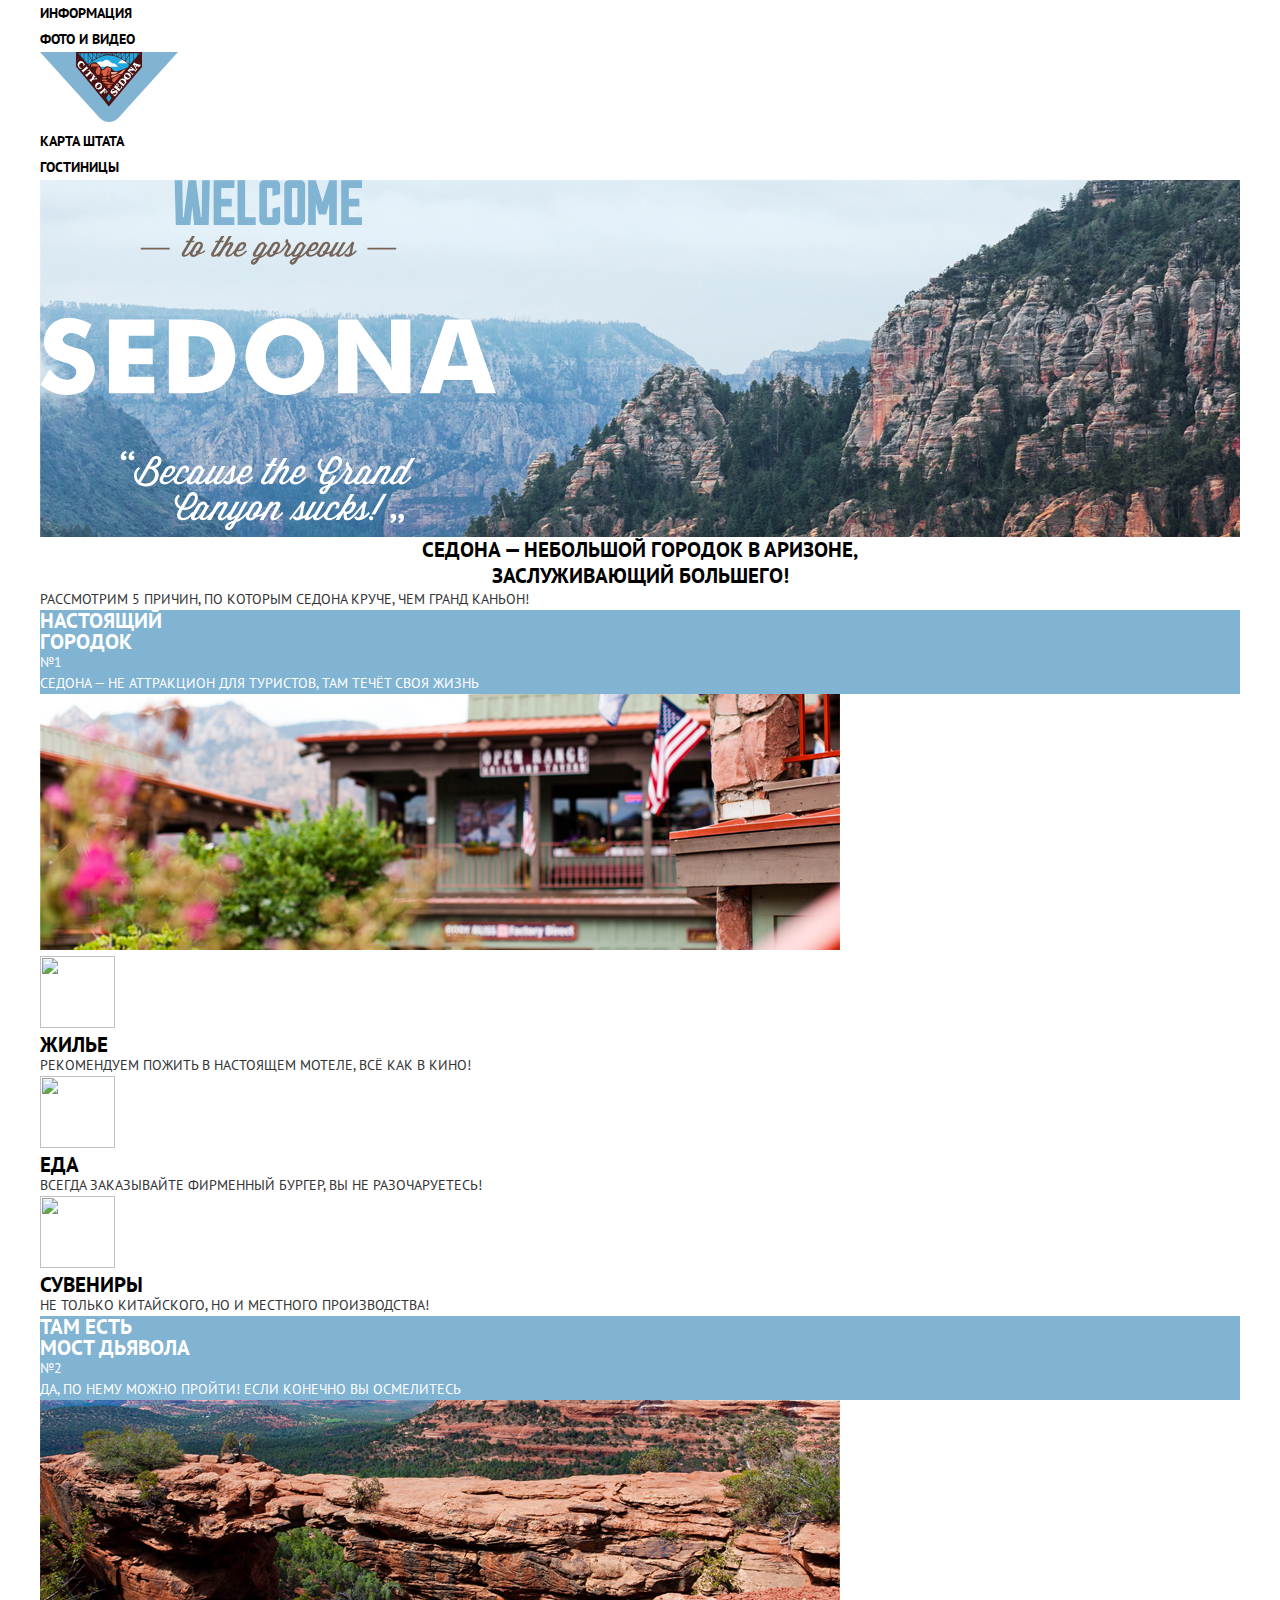
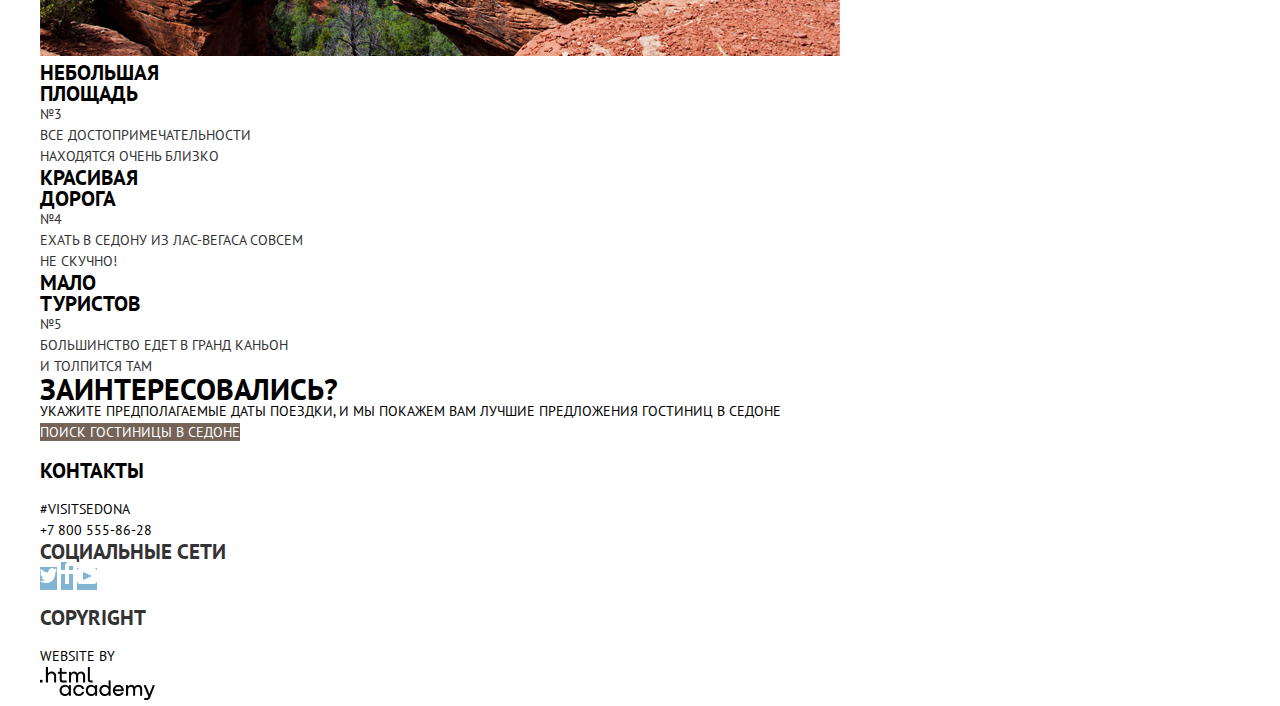
==== index.html @ 88c786f4 "Enter" ====
<!DOCTYPE html>
<html class="page" lang="ru">
  <head>
    <meta charset="utf-8">
    <link rel="stylesheet" href="/css/style.css">
    <link rel="stylesheet" href="/css/normalize.css">
    <title>Sedona</title>
  </head>
  <body class="page-body container">
    <header class="main-header">
      <nav class="site-navigation">
        <ul class="navigation-list navigation-list-left">
          <li class="navigation-item">
            <a href="#!">Информация</a>
          </li>
          <li class="navigation-item">
            <a href="#!">Фото и видео</a>
          </li>
        </ul>
        <img src="/img/main-logo.svg" width="138" height="70" alt="">
        <ul class="navigation-list navigation-list-right">
          <li class="navigation-item">
            <a href="#!">Карта штата</a>
          </li>
          <li class="navigation-item">
            <a href="#!">Гостиницы</a>
          </li>
        </ul>
      </nav>
    </header>
    <main>
      <section class="site-welcome">
        <div class="site-welcome-logo">
          <img src="/img/welcome-title.svg" width="457" height="351" alt="Welccome to the gorgeous. SEDONA besause the Grand Canyon sucks!">
        </div>
      </section>
      <section class="main-text">
        <h1 class="slogan">Седона — небольшой городок в Аризоне,<br> заслуживающий большего!</h1>
        <p class="features-title">Рассмотрим 5 причин, по которым Седона круче, чем гранд каньон!</p>
      </section>
      <section class="main-features">
        <div class="feature-card card-image-right">
          <div class="feature-item">
            <h3 class="feature-title">Настоящий <br> городок</h3>
            <p class="feature-number">№1</p>
            <p class="feature-description">Седона — не аттракцион для туристов, там течёт своя жизнь</p>
          </div>
          <div class="card-image">
            <img src="/img/cause-1-img.jpg" alt="Изображение терассы на фоне зеленой растительности">
          </div>
        </div>
        <div class="recommendation-item">
          <img src="/img/features-ico/housing-ico.svg" width="75" height="72" alt="">
          <h3 class="recommendation-title">Жилье</h3>
          <p>Рекомендуем пожить в настоящем мотеле, всё как в кино!</p>
        </div>
        <div class="recommendation-item">
          <img src="/img/features-ico/food-ico.svg" width="75" height="72" alt="">
          <h3 class="recommendation-title">Еда</h3>
          <p>Всегда заказывайте фирменный бургер, вы не разочаруетесь!</p>
        </div>
        <div class="recommendation-item">
          <img src="/img/features-ico/presents-ico.svg" width="75" height="72" alt="">
          <h3 class="recommendation-title">Сувениры</h3>
          <p>Не только китайского, но и местного производства!</p>
        </div>
        <div class="feature-card card-image-left">
          <div class="feature-item">
            <h3 class="feature-title">Там есть <br> Мост дьявола</h3>
            <p class="feature-number">№2</p>
            <p>Да, по нему можно пройти! Если конечно вы осмелитесь</p>
          </div>
          <div class="card-image">
            <img src="/img/cause-2-img.jpg" alt="Изображение терассы на фоне зеленой растительности">
          </div>
        </div>
        <div class="feature-item">
          <h3 class="feature-title">небольшая <br> площадь</h3>
          <p class="feature-number">№3</p>
          <p>все достопримечательности <br> находятся очень близко</p>
        </div>
        <div class="feature-item">
          <h3 class="feature-title">красивая <br> дорога</h3>
          <p class="feature-number">№4</p>
          <p>ехать в седону из лас-вегаса совсем <br> не скучно!</p>
        </div>
        <div class="feature-item">
          <h3 class="feature-title">мало <br> туристов</h3>
          <p class="feature-number">№5</p>
          <p>большинство едет в гранд каньон <br> и толпится там</p>
        </div>
      </section>
      <section class="search-service">
        <h2 class="search-question">Заинтересовались?</h2>
        <p class="search-text">Укажите предполагаемые даты поездки, и мы покажем вам лучшие предложения гостиниц в седоне</p>
        <a class="search-button" href="#!">ПОИСК ГОСТИНИЦЫ В седоне</a>
      </section>
      <section class="map">
        <!-- Здесь будет карта -->
      </section>
    </main>
    <footer class="main-footer">
      <section class="contacts">
        <h2>Контакты</h2>
        <p class="contacts-hashtag">#visitSEDONA</p>
        <p class="contacts-number">+7 800 555-86-28</p>
      </section>
      <section class="socials">
        <h2 class="socials-title">Социальные сети</h2>
        <ul class="socials-list">
          <li class="socials-item">
            <a class="twitter-link" href="#!">
              <img src="/img/socials-icon/twitter-icon.svg" alt="Twitter">
            </a>
          </li>
          <li class="socials-item">
            <a class="fb-link" href="#!">
              <img src="/img/socials-icon/fb-icon.svg" alt="Facebook">
            </a>
          </li>
          <li class="socials-item">
            <a class="youtube-link" href="#!">
              <img src="/img/socials-icon/youtube-icon.svg" alt="">
            </a>
          </li>
        </ul>
      </section>
      <section class="copyright">
        <h2 class="copyright-title"> Copyright </h2>
        <p class="copyright-text">Website by</p>
        <a class="copyright-link" href="#!">
          <img src="/img/logo_htmlacademy.png" alt="HTML Academy">
        </a>
      </section>
    </footer>
  </body>
</html>
---- css/style.css ----
/* Fonts */

@font-face {
  font-family: "PT Sans";
  src: url("../fonts/PTSans.woff2") format("woff2"),
  url("../fonts/PTSans.woff") format("woff");
  font-weight: 400;
  font-style: normal;
}

@font-face {
  font-family: "PT Sans";
  src: url("../fonts/PTSans-Bold.woff2") format("woff2"),
  url("../fonts/PTSans-Bold.woff") format("woff");
  font-weight: 700;
  font-style: normal;
}

/* Colors */

:root {
  --basic-black: #000000;
  --basic-white: #FFFFFF;
  --basic-mine-shaft: #333333;
  --basic-gallery: #EEEEEE;
  --basic-half-baked: #81B3D2;
  --basic-pine-coin: #766357;
}

/* Styles */

ul {
  list-style-type: none;
}

a {
  text-decoration: none;
}

.page-body {
  width: 1200px;
  padding: 0 40px;
  font-family: "PT Sans", Arial, sans-serif;
  font-size: 14px;
  line-height: 21px;
  text-transform: uppercase;
  color: var(--basic-mine-shaft);
}

.container {
  margin: 0 auto;
}

.navigation-list {
  padding: 0;
  margin: 0;
}
.navigation-item a{
  line-height: 26px;
  font-weight: bold;
  color: var(--basic-black);
}

.site-welcome {
  background-image: url(/img/background-title.jpg);
}

.slogan {
  margin: 0;
  color: var(--basic-black);
  font-size: 21px;
  line-height: 26px;
  font-weight: bold;
  text-align: center;
}

.features-title {
  margin: 0;
}

.feature-item p {
  margin: 0;
}

.feature-card .feature-item{
  color: var(--basic-white);
  background-color: var(--basic-half-baked);
}

.feature-card .feature-title {
  color: var(--basic-white);
}

.feature-title {
  margin: 0;
  color: var(--basic-black);
  font-size: 21px;
  line-height: 21px;
  font-weight: bold;
}

.recommendation-title {
  margin: 0;
  color: var(--basic-black);
  font-size: 21px;
  font-weight: bold;
}

.recommendation-item p {
  margin: 0;
}

.search-question {
  margin: 0;
  color: var(--basic-black);
  font-size: 30px;
  line-height: 24px;
  font-weight: bold;
}

.search-text {
  margin: 0;
  color: var(--basic-black);
}

.search-button {
  color: var(--basic-white);
  background-color: var(--basic-pine-coin);
}

.contacts {
  color: var(--basic-black)
}

.contacts p {
  margin: 0;
}

.socials-title {
  margin: 0;
}

.socials-list {
  margin: 0;
  padding: 0;
}

.socials-item {
  display: inline-block;
  background-color: var(--basic-half-baked);
}

.copyright-text {
  color: var(--basic-black);
  margin: 0;
}
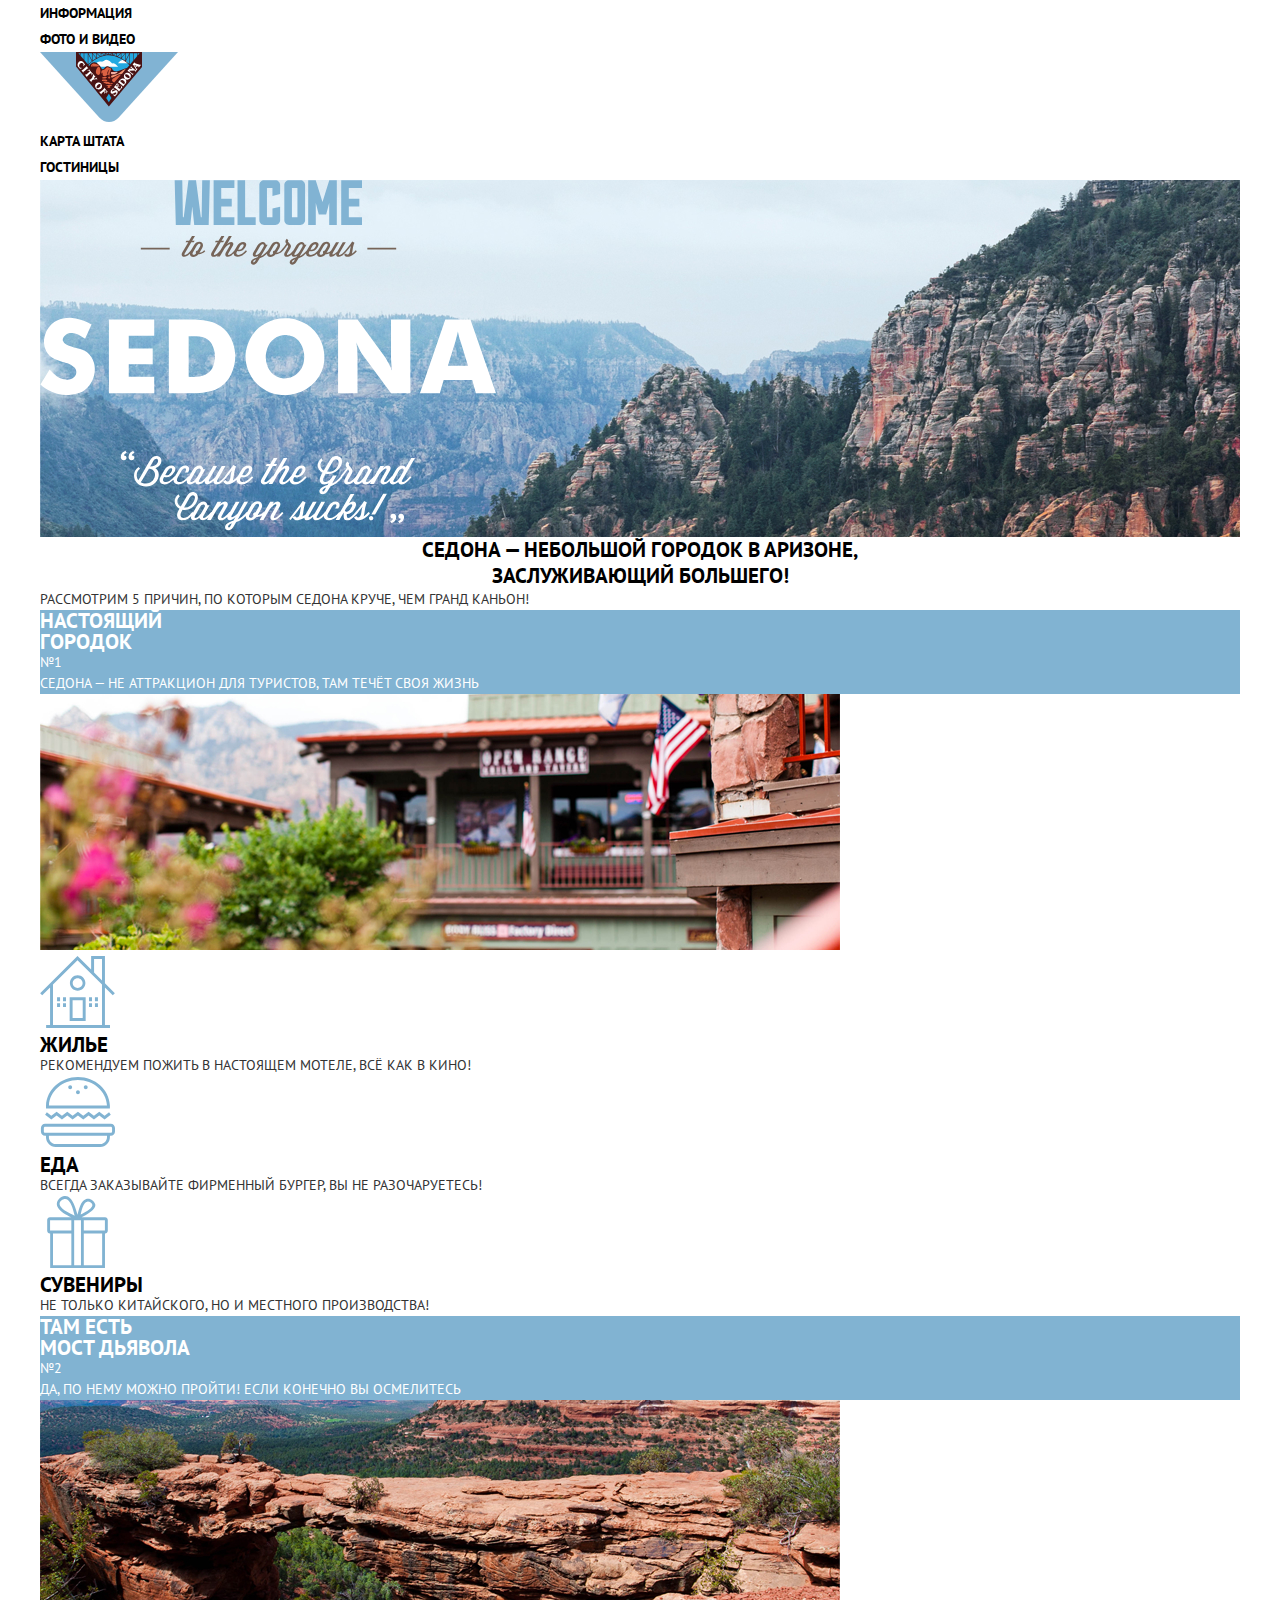
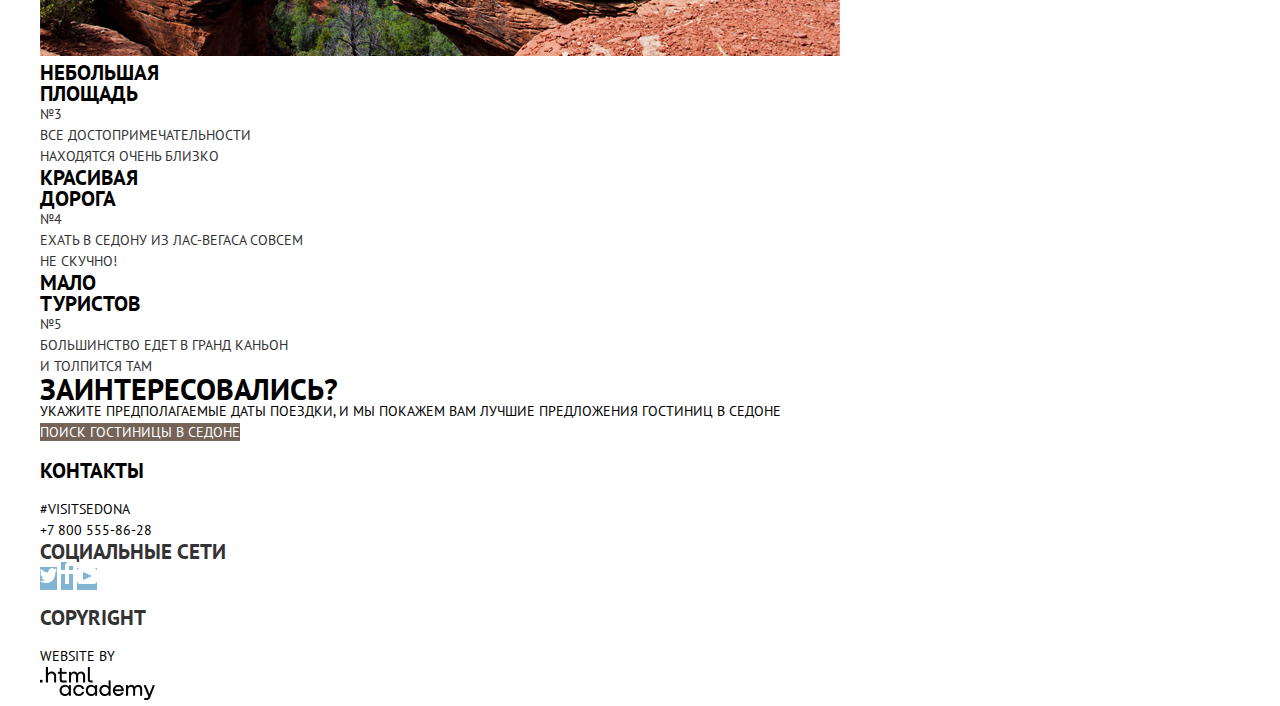
==== commit dbb82627: "enter" ====
--- a/index.html
+++ b/index.html
@@ -50,17 +50,17 @@
           </div>
         </div>
         <div class="recommendation-item">
-          <img src="/img/features-ico/housing-ico.svg" width="75" height="72" alt="">
+          <img src="/img/features-icon/housing-icon.svg" width="75" height="72" alt="">
           <h3 class="recommendation-title">Жилье</h3>
           <p>Рекомендуем пожить в настоящем мотеле, всё как в кино!</p>
         </div>
         <div class="recommendation-item">
-          <img src="/img/features-ico/food-ico.svg" width="75" height="72" alt="">
+          <img src="/img/features-icon/food-icon.svg" width="75" height="72" alt="">
           <h3 class="recommendation-title">Еда</h3>
           <p>Всегда заказывайте фирменный бургер, вы не разочаруетесь!</p>
         </div>
         <div class="recommendation-item">
-          <img src="/img/features-ico/presents-ico.svg" width="75" height="72" alt="">
+          <img src="/img/features-icon/presents-icon.svg" width="75" height="72" alt="">
           <h3 class="recommendation-title">Сувениры</h3>
           <p>Не только китайского, но и местного производства!</p>
         </div>
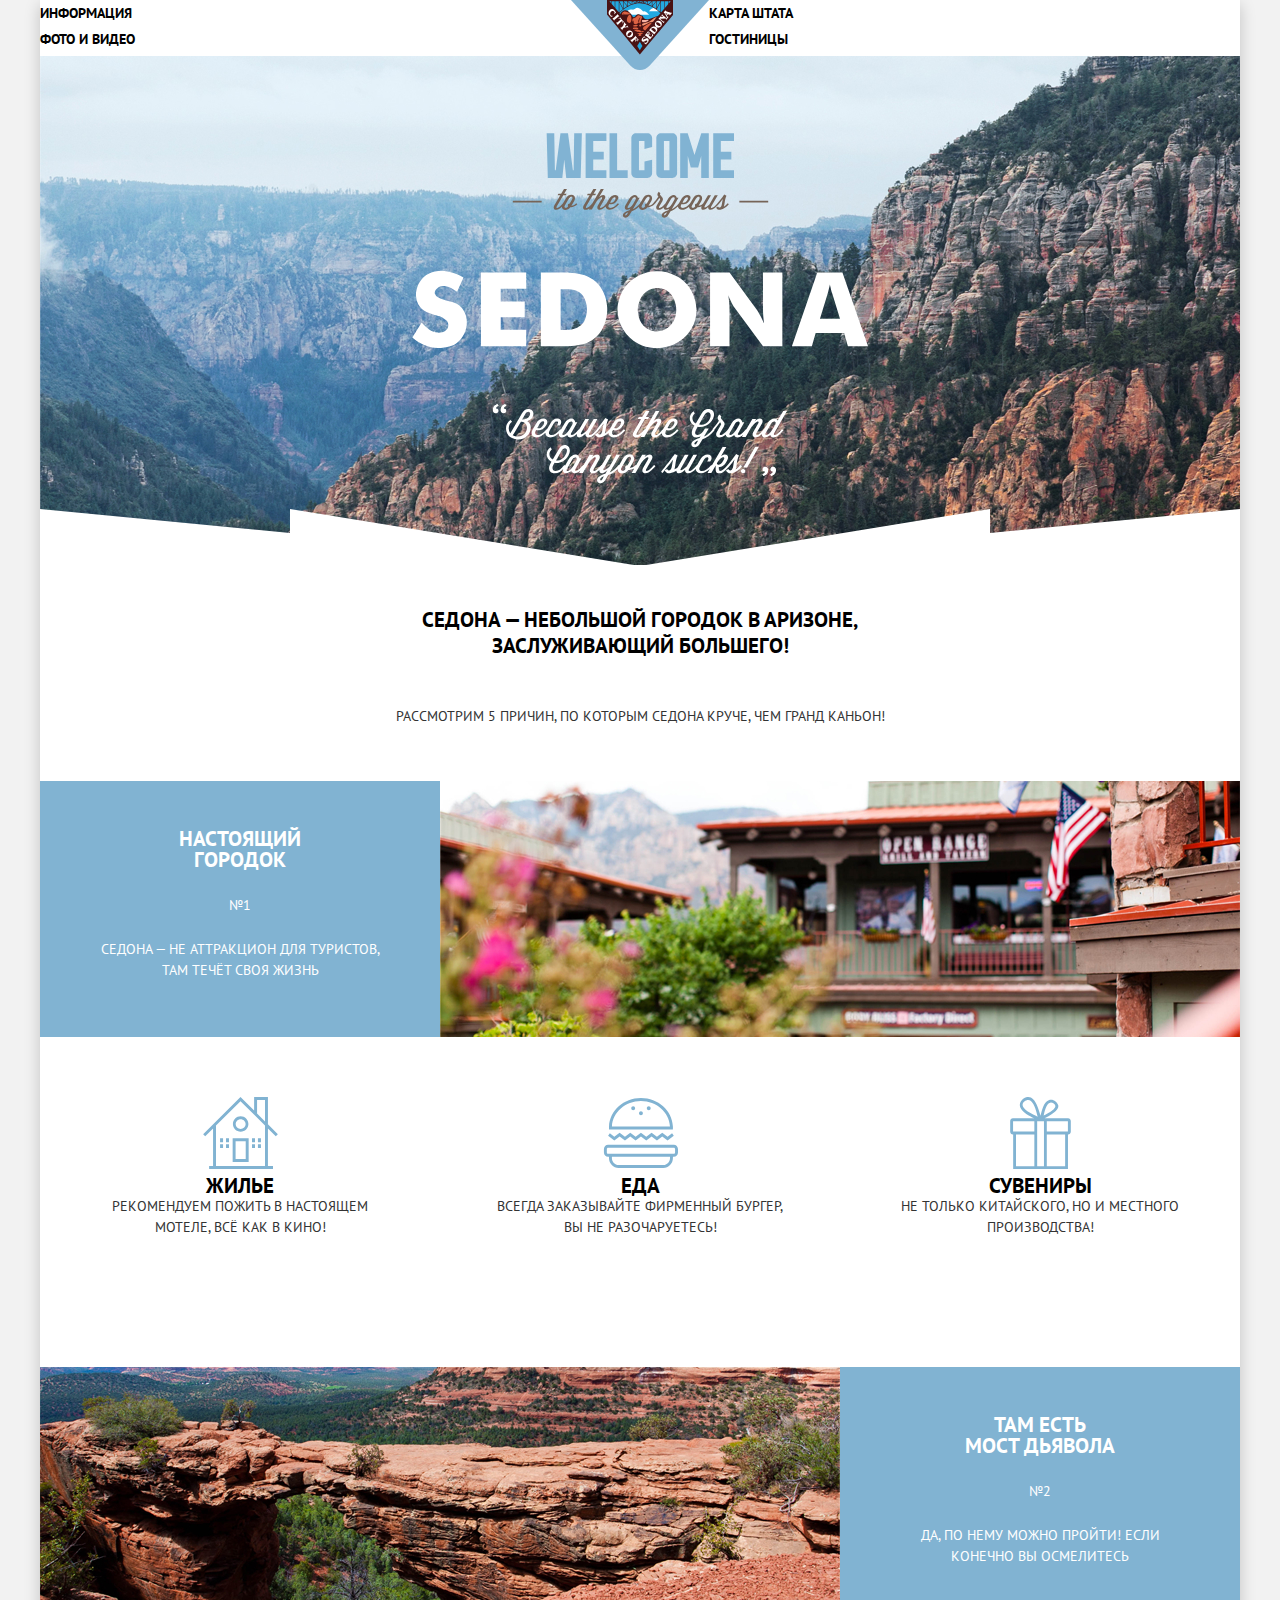
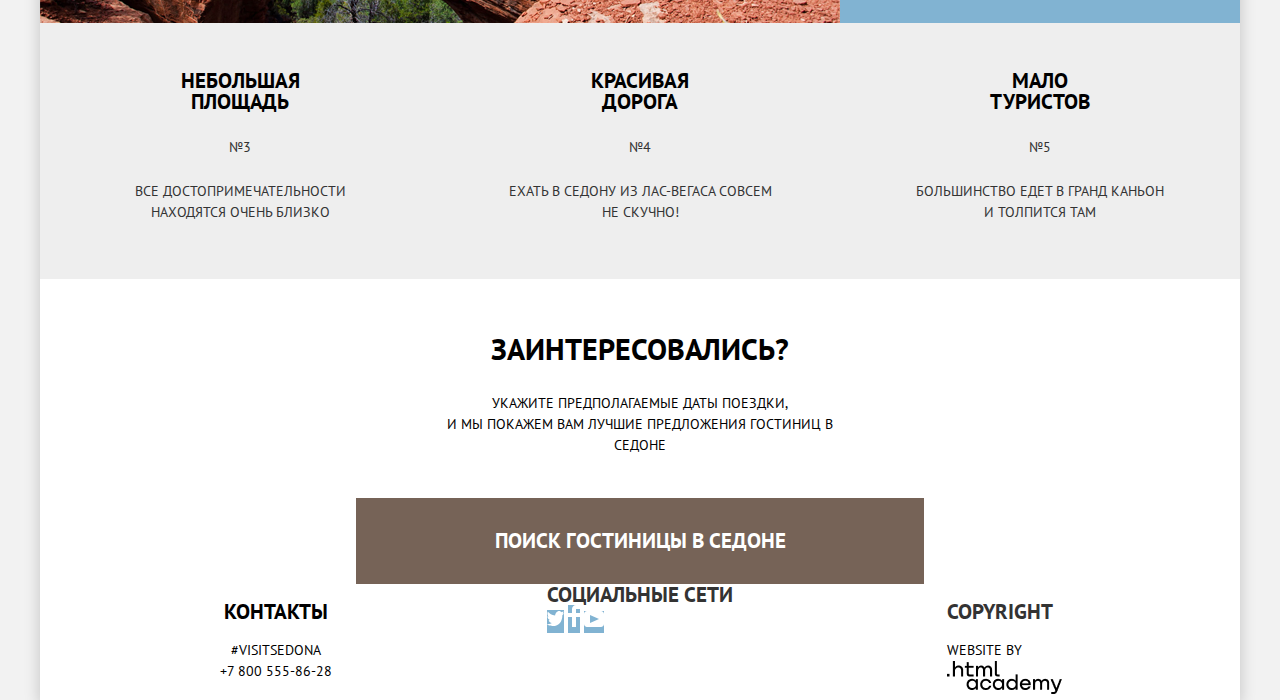
==== commit 8443dee5: "master" ====
--- a/index.html
+++ b/index.html
@@ -11,19 +11,21 @@
       <nav class="site-navigation">
         <ul class="navigation-list navigation-list-left">
           <li class="navigation-item">
-            <a href="#!">Информация</a>
+            <a class="navigation-link" href="#!">Информация</a>
           </li>
           <li class="navigation-item">
-            <a href="#!">Фото и видео</a>
+            <a class="navigation-link" href="#!">Фото и видео</a>
           </li>
         </ul>
-        <img src="/img/main-logo.svg" width="138" height="70" alt="">
+        <a>
+          <img src="/img/main-logo.svg" width="138" height="70" alt="">
+        </a>
         <ul class="navigation-list navigation-list-right">
           <li class="navigation-item">
-            <a href="#!">Карта штата</a>
+            <a class="navigation-link" href="#!">Карта штата</a>
           </li>
           <li class="navigation-item">
-            <a href="#!">Гостиницы</a>
+            <a class="navigation-link" href="/catalog.html">Гостиницы</a>
           </li>
         </ul>
       </nav>
@@ -52,47 +54,47 @@
         <div class="recommendation-item">
           <img src="/img/features-icon/housing-icon.svg" width="75" height="72" alt="">
           <h3 class="recommendation-title">Жилье</h3>
-          <p>Рекомендуем пожить в настоящем мотеле, всё как в кино!</p>
+          <p>Рекомендуем пожить в настоящем <br> мотеле, всё как в кино!</p>
         </div>
         <div class="recommendation-item">
           <img src="/img/features-icon/food-icon.svg" width="75" height="72" alt="">
           <h3 class="recommendation-title">Еда</h3>
-          <p>Всегда заказывайте фирменный бургер, вы не разочаруетесь!</p>
+          <p>Всегда заказывайте фирменный бургер, <br> вы не разочаруетесь!</p>
         </div>
         <div class="recommendation-item">
           <img src="/img/features-icon/presents-icon.svg" width="75" height="72" alt="">
           <h3 class="recommendation-title">Сувениры</h3>
-          <p>Не только китайского, но и местного производства!</p>
+          <p>Не только китайского, но и местного <br> производства!</p>
         </div>
         <div class="feature-card card-image-left">
           <div class="feature-item">
             <h3 class="feature-title">Там есть <br> Мост дьявола</h3>
             <p class="feature-number">№2</p>
-            <p>Да, по нему можно пройти! Если конечно вы осмелитесь</p>
+            <p class="feature-description">Да, по нему можно пройти! Если конечно вы осмелитесь</p>
           </div>
           <div class="card-image">
             <img src="/img/cause-2-img.jpg" alt="Изображение терассы на фоне зеленой растительности">
           </div>
         </div>
-        <div class="feature-item">
+        <div class="feature-item feature-bg-color">
           <h3 class="feature-title">небольшая <br> площадь</h3>
           <p class="feature-number">№3</p>
-          <p>все достопримечательности <br> находятся очень близко</p>
+          <p class="feature-description">все достопримечательности <br> находятся очень близко</p>
         </div>
-        <div class="feature-item">
+        <div class="feature-item feature-bg-color">
           <h3 class="feature-title">красивая <br> дорога</h3>
           <p class="feature-number">№4</p>
-          <p>ехать в седону из лас-вегаса совсем <br> не скучно!</p>
+          <p class="feature-description">ехать в седону из лас-вегаса совсем <br> не скучно!</p>
         </div>
-        <div class="feature-item">
+        <div class="feature-item feature-bg-color">
           <h3 class="feature-title">мало <br> туристов</h3>
           <p class="feature-number">№5</p>
-          <p>большинство едет в гранд каньон <br> и толпится там</p>
+          <p class="feature-description">большинство едет в гранд каньон <br> и толпится там</p>
         </div>
       </section>
       <section class="search-service">
         <h2 class="search-question">Заинтересовались?</h2>
-        <p class="search-text">Укажите предполагаемые даты поездки, и мы покажем вам лучшие предложения гостиниц в седоне</p>
+        <p class="search-text">Укажите предполагаемые даты поездки, <br> и мы покажем вам лучшие предложения гостиниц в седоне</p>
         <a class="search-button" href="#!">ПОИСК ГОСТИНИЦЫ В седоне</a>
       </section>
       <section class="map">
--- a/css/style.css
+++ b/css/style.css
@@ -25,6 +25,7 @@
   --basic-gallery: #EEEEEE;
   --basic-half-baked: #81B3D2;
   --basic-pine-coin: #766357;
+  --basic-concrete: #F2F2F2;
 }
 
 /* Styles */
@@ -37,36 +38,90 @@
   text-decoration: none;
 }
 
+.page {
+  background-color: var(--basic-concrete);
+}
 .page-body {
+  background-color: var(--basic-white);
   width: 1200px;
   padding: 0 40px;
   font-family: "PT Sans", Arial, sans-serif;
   font-size: 14px;
   line-height: 21px;
+  font-weight: normal;
   text-transform: uppercase;
   color: var(--basic-mine-shaft);
 }
 
 .container {
   margin: 0 auto;
+  padding: 0;
+  box-shadow: 0px 5px 15px rgba(0, 1, 1, 0.2);
+}
+
+.site-navigation {
+  display: grid;
+  grid-template-columns: 1fr min-content 1fr;
+  height: 56px;
+}
+
+.site-navigation a {
+  z-index: 1;
 }
 
 .navigation-list {
   padding: 0;
   margin: 0;
 }
-.navigation-item a{
-  line-height: 26px;
-  font-weight: bold;
-  color: var(--basic-black);
+
+.navigation-link{
+  line-height: 26px;
+  font-weight: bold;
+  color: var(--basic-black);
+}
+
+.navigation-link-active {
+  color: var(--basic-pine-coin);
 }
 
 .site-welcome {
-  background-image: url(/img/background-title.jpg);
+  background: no-repeat url(/img/background-title.jpg);
+  background-size: cover;
+  background-position: center;
+  position: relative;
+}
+
+.site-welcome::after {
+  content: "";
+  display: block;
+  background: url(/img/welcome-decoration.svg);
+  height: 56px;
+  width: 1200px;
+  position: absolute;
+  bottom: 0;
+}
+
+.site-welcome-logo {
+  box-sizing: border-box;
+  padding-top: 77px;
+  height: 509px;
+}
+.site-welcome-logo img{
+  display: block;
+  margin: 0 auto 80px auto;
+}
+
+.main-text {
+  box-sizing: border-box;
+  height: 216px;
+  padding-top: 42px;
 }
 
 .slogan {
-  margin: 0;
+  margin: 0 auto;
+  margin-bottom: 16px;
+  width: 470px;
+  height: 80px;
   color: var(--basic-black);
   font-size: 21px;
   line-height: 26px;
@@ -75,11 +130,76 @@
 }
 
 .features-title {
-  margin: 0;
-}
-
-.feature-item p {
-  margin: 0;
+  text-align: center;
+  margin-bottom: 51px;
+}
+
+.main-features {
+  display: grid;
+  grid-template-columns: 1fr 1fr 1fr;
+}
+
+.feature-card {
+  grid-column: 1/-1;
+  display: grid;
+  grid-template-columns: repeat(3, 1fr);
+}
+
+.feature-item {
+  box-sizing: border-box;
+  height: 256px;
+  padding: 47px 48px 0;
+  text-align: center;
+}
+
+.feature-title {
+  margin: 0;
+  margin-bottom: 25px;
+  color: var(--basic-black);
+  font-size: 21px;
+  line-height: 21px;
+  font-weight: bold;
+}
+
+.feature-number {
+  margin: 0 0 23px;
+}
+
+.feature-description {
+  margin: 0;
+}
+
+.card-image img {
+  display: block;
+}
+
+.card-image-right .feature-item {
+  grid-column: 1/2;
+}
+
+.card-image-right .card-image {
+  grid-column: 2/-1;
+}
+
+.card-image-left .card-image {
+  grid-column: 1/3;
+  grid-row: 1/2;
+}
+
+.recommendation-item {
+  box-sizing: border-box;
+  height: 330px;
+  padding-top: 60px;
+  text-align: center;
+}
+
+.feature-bg-color {
+  background-color: var(--basic-gallery);
+}
+
+.features-title {
+  margin: 0;
+  line-height: 26px;
 }
 
 .feature-card .feature-item{
@@ -91,14 +211,6 @@
   color: var(--basic-white);
 }
 
-.feature-title {
-  margin: 0;
-  color: var(--basic-black);
-  font-size: 21px;
-  line-height: 21px;
-  font-weight: bold;
-}
-
 .recommendation-title {
   margin: 0;
   color: var(--basic-black);
@@ -108,10 +220,16 @@
 
 .recommendation-item p {
   margin: 0;
+
+}
+
+.search-service {
+  padding-top: 58px;
+  text-align: center;
 }
 
 .search-question {
-  margin: 0;
+  margin: 0 0 32px;
   color: var(--basic-black);
   font-size: 30px;
   line-height: 24px;
@@ -119,21 +237,43 @@
 }
 
 .search-text {
-  margin: 0;
+  margin: 0 auto 42px;
+  width: 435px;
   color: var(--basic-black);
 }
 
 .search-button {
-  color: var(--basic-white);
+  display: block;
+  box-sizing: border-box;
+  width: 568px;
+  height: 86px;
+  margin: 0 auto;
+  padding-top: 30px;
+  color: var(--basic-white);
+  font-size: 21px;
+  line-height: 26px;
+  font-weight: bold;
   background-color: var(--basic-pine-coin);
 }
 
+.main-footer {
+  display: grid;
+  grid-template-columns: 1fr 400px 1fr;
+  padding: 0 72px;
+}
+
 .contacts {
-  color: var(--basic-black)
+  color: var(--basic-black);
+  justify-self: center;
+  text-align: center;
 }
 
 .contacts p {
   margin: 0;
+}
+
+.socials {
+  justify-self: center;
 }
 
 .socials-title {
@@ -150,7 +290,70 @@
   background-color: var(--basic-half-baked);
 }
 
+.copyright {
+  justify-self: center;
+}
+
 .copyright-text {
   color: var(--basic-black);
   margin: 0;
 }
+
+
+/* Start catalog */
+.filter {
+  background-image: url(/img/background-filter.jpg);
+  color: var(--basic-white);
+}
+
+.filter-title {
+  font-weight: bold;
+}
+
+.filter-item > input {
+  color: var(--basic-white);
+  background: none;
+}
+
+.filter-button {
+  font-family: "PT Sans", Arial, sans-serif;
+  font-size: 14px;
+  line-height: 21px;
+  color: var(--basic-white);
+  text-transform: uppercase;
+  background: none;
+}
+
+.sorting {
+  font-size: 12px;
+  line-height: 18px;
+}
+
+.result-number {
+  font-weight: bold;
+  font-size: 21px;
+  line-height: 26px;
+}
+
+.offer-title {
+  font-weight: bold;
+  font-size: 21px;
+  line-height: 26px;
+}
+
+.button {
+  color: var(--basic-white);
+  font-weight: bold;
+}
+
+.button-more{
+  background-color: var(--basic-half-baked);
+}
+
+.button-booking {
+  background-color: var(--basic-pine-coin);
+}
+
+.offer-rating {
+  background-color: var(--basic-concrete);
+}
